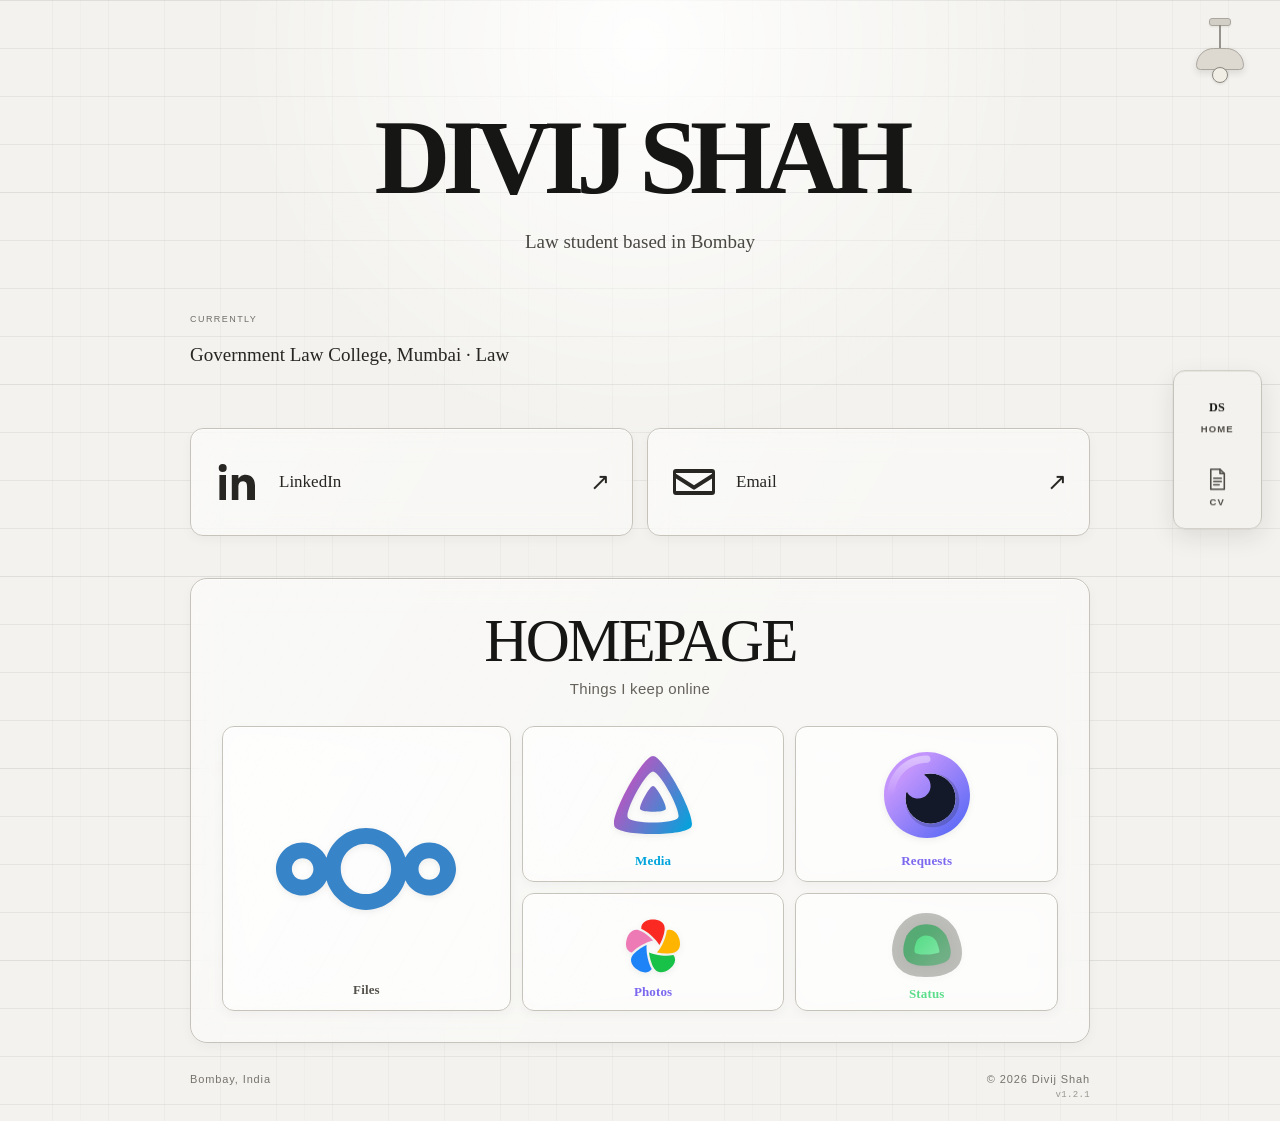
==== index.html @ 92752f81 "Rework QR page and finalize v1.2.1 styling" ====
<!DOCTYPE html>
<html lang="en">
<head>
  <meta charset="UTF-8">
  <meta name="viewport" content="width=device-width, initial-scale=1.0">
  <meta name="description" content="Divij Shah — law student based in Bombay.">
  <meta name="author" content="Divij Shah">
  <meta name="robots" content="index, follow">
  <meta property="og:title" content="Divij Shah">
  <meta property="og:description" content="Law student based in Bombay.">
  <meta property="og:type" content="website">
  <meta property="og:locale" content="en_IN">
  <meta property="og:url" content="https://divijshah.in/">
  <meta property="og:site_name" content="Divij Shah">
  <meta property="og:image" content="https://divijshah.in/og-image.png">
  <meta property="og:image:width" content="1200">
  <meta property="og:image:height" content="630">
  <meta name="twitter:card" content="summary_large_image">
  <meta name="twitter:title" content="Divij Shah">
  <meta name="twitter:description" content="Law student based in Bombay.">
  <meta name="twitter:image" content="https://divijshah.in/og-image.png">
  <meta name="theme-color" content="#f3f2ee">
  <link rel="canonical" href="https://divijshah.in/">
  <meta name="color-scheme" content="light dark">
  <link id="favicon" rel="icon" href="assets/favicon-light.svg?v=v1.2.1" data-light-src="assets/favicon-light.svg?v=v1.2.1" data-dark-src="assets/favicon-dark.svg?v=v1.2.1" type="image/svg+xml">
  <title>Divij Shah</title>
  <script type="application/ld+json">
  {
    "@context": "https://schema.org",
    "@type": "Person",
    "name": "Divij Shah",
    "url": "https://divijshah.in/",
    "jobTitle": "Law student",
    "homeLocation": {
      "@type": "Place",
      "name": "Bombay, India"
    },
    "sameAs": [
      "https://www.linkedin.com/in/divijshahh/"
    ]
  }
  </script>
  <script type="application/ld+json">
  {
    "@context": "https://schema.org",
    "@type": "WebSite",
    "name": "Divij Shah",
    "url": "https://divijshah.in/"
  }
  </script>
  <link rel="stylesheet" href="style.css">
</head>
<body>
  <button class="lamp-switch" type="button" aria-label="Switch to dark mode" aria-pressed="false">
  <span class="lamp" aria-hidden="true">
    <span class="lamp-mount"></span>
    <span class="lamp-wire"></span>
    <span class="lamp-shade"></span>
    <span class="lamp-bulb"></span>
  </span>
</button>
  <main>
    <header>
      <div class="hero">
        <h1>DIVIJ SHAH</h1>
        <p class="intro">Law student based in Bombay</p>
      </div>
    </header>

    <section class="section">
      <p class="label">CURRENTLY</p>
      <p class="current">Government Law College, Mumbai · Law</p>
    </section>

    <nav class="social-links" aria-label="Personal links">
      <a class="social-card" href="https://www.linkedin.com/in/divijshahh/" aria-label="LinkedIn">
        <svg class="social-icon" viewBox="0 0 24 24" aria-hidden="true"><path d="M6.5 8.5H3.2V21h3.3V8.5ZM4.85 3A2 2 0 1 0 4.85 7 2 2 0 0 0 4.85 3ZM21 13.85c0-3.75-2-5.5-4.67-5.5-2.15 0-3.1 1.18-3.64 2v-1.85H9.4V21h3.29v-6.19c0-1.63.31-3.21 2.33-3.21 1.99 0 2.02 1.87 2.02 3.32V21H21v-7.15Z"/></svg>
        <span>LinkedIn</span>
        <b aria-hidden="true">↗</b>
      </a>
      <a class="social-card" href="mailto:work.divijshah@gmail.com" aria-label="Email">
        <svg class="social-icon" viewBox="0 0 24 24" aria-hidden="true"><path d="M3 5.5h18A1.5 1.5 0 0 1 22.5 7v10A1.5 1.5 0 0 1 21 18.5H3A1.5 1.5 0 0 1 1.5 17V7A1.5 1.5 0 0 1 3 5.5Zm0 2v.35l9 5.8 9-5.8V7.5H3Zm18 9V10.2l-8.46 5.45a1 1 0 0 1-1.08 0L3 10.2v6.3h18Z"/></svg>
        <span>Email</span>
        <b aria-hidden="true">↗</b>
      </a>
    </nav>

    <div class="home-link">
      <div class="home-card">
        <div class="home-heading">
          <span class="home-kicker">HOMEPAGE</span>
          <span class="home-title">Things I keep online</span>
        </div>

        <nav class="home-items" aria-label="Self-hosted services">
          <a class="home-item home-item-nextcloud" href="https://docs.divijshah.in" aria-label="Open Nextcloud">
            <img class="service-icon service-icon-nextcloud" src="assets/services/nextcloud.svg" alt="" aria-hidden="true">
            <span class="service-label service-label-nextcloud"><small>Files</small></span>
          </a>
          <a class="home-item home-item-media" href="https://media.divijshah.in" aria-label="Open Jellyfin">
            <img class="service-icon service-icon-jellyfin" src="assets/services/jellyfin.svg" alt="" aria-hidden="true">
            <span class="service-label service-label-jellyfin"><small>Media</small></span>
          </a>
          <a class="home-item home-item-photos" href="https://photos.divijshah.in" aria-label="Open Immich">
            <img class="service-icon service-icon-immich" src="assets/services/immich.svg" alt="" aria-hidden="true">
            <span class="service-label service-label-immich"><small>Photos</small></span>
          </a>
          <a class="home-item home-item-request" href="https://request.divijshah.in" aria-label="Open Seerr">
            <img class="service-icon service-icon-seerr" src="assets/services/seerr-light.svg" data-light-src="assets/services/seerr-light.svg" data-dark-src="assets/services/seerr-light.svg" alt="" aria-hidden="true">
            <span class="service-label service-label-seerr"><small>Requests</small></span>
          </a>
          <a class="home-item home-item-status" href="https://status.divijshah.in" aria-label="Open Status">
            <img class="service-icon service-icon-kuma" src="assets/services/uptime-kuma-light.svg" data-light-src="assets/services/uptime-kuma-light.svg" data-dark-src="assets/services/uptime-kuma-dark.svg" alt="" aria-hidden="true">
            <span class="service-label service-label-status"><small>Status</small></span>
          </a>
        </nav>
      </div>
    </div>

    <footer>
      <span>Bombay, India</span>
      <span class="footer-meta">
        <span>© 2026 Divij Shah</span>
        <span class="version">v1.2.1</span>
      </span>
    </footer>

    <nav class="bottom-dock" aria-label="Site navigation">
      <a class="dock-item" href="/" aria-label="Home">
        <img class="dock-icon dock-home-icon" src="assets/favicon-light.svg" data-light-src="assets/favicon-light.svg" data-dark-src="assets/favicon-dark.svg" alt="" aria-hidden="true">
        <span class="dock-label"><strong>HOME</strong></span>
      </a>
      <a class="dock-item" href="/cv" aria-label="CV">
        <svg class="dock-icon dock-cv-icon" viewBox="0 0 24 24" aria-hidden="true"><path d="M6.25 2.75h8.5L18.75 6.75v14.5H6.25z"/><path d="M14.75 2.75v4h4M9 11h7M9 14h7M9 17h5"/></svg>
        <span class="dock-label"><strong>CV</strong></span>
      </a>
    </nav>
  </main>

    <script src="assets/site.js"></script>
</body>
</html>
---- style.css ----
* {
  box-sizing: border-box;
}

:root {
  font-family: Georgia, "Times New Roman", serif;
  color: #20201e;
  background: #f3f2ee;
}

html {
  min-height: 100%;
  scroll-behavior: smooth;
}

body {
  margin: 0;
  min-height: 100vh;
  background-color: #f3f2ee;
  background-image:
    radial-gradient(circle at 50% 4%, rgba(255, 255, 255, 0.95), transparent 32%),
    linear-gradient(rgba(66, 64, 58, 0.075) 1px, transparent 1px),
    linear-gradient(90deg, rgba(66, 64, 58, 0.035) 1px, transparent 1px),
    linear-gradient(rgba(66, 64, 58, 0.038) 1px, transparent 1px),
    linear-gradient(90deg, rgba(66, 64, 58, 0.018) 1px, transparent 1px);
  background-size: auto, 48px 48px, 56px 56px, 192px 192px, 224px 224px;
  background-position: center top;
}

main {
  width: min(900px, calc(100% - 48px));
  min-height: 100vh;
  margin: 0 auto;
  padding: 26px 0 21px;
  display: flex;
  flex-direction: column;
}

.hero {
  padding: 9.75vh 0 5vh;
  text-align: center;
}

h1 {
  margin: 0;
  color: #161614;
  font-size: clamp(54px, 9.75vw, 105px);
  line-height: 0.84;
  letter-spacing: -0.075em;
  font-weight: 600;
}

.site-title-link {
  color: inherit;
  text-decoration: none;
}

.intro {
  max-width: 525px;
  margin: 26px auto 0;
  color: #494843;
  font-size: 19px;
  line-height: 1.45;
}

.site-content {
  padding-top: 2px;
}

.page-heading {
  margin: 14px 0 0;
  color: #161614;
  font-family: Georgia, "Times New Roman", serif;
  font-size: clamp(42px, 5vw, 61px);
  font-weight: 500;
  line-height: 0.95;
  letter-spacing: -0.045em;
}

.cv-viewer {
  width: min(760px, 100%);
  margin: 28px auto 0;
  padding: 20px;
  border: 1px solid #c6c3bb;
  border-radius: 12px;
  background: #d9d7d1;
  box-shadow: 0 5px 18px rgba(32, 32, 30, 0.05);
}

.cv-page-frame {
  width: 100%;
  margin: 0 auto 20px;
  background: #fff;
  box-shadow: 0 3px 12px rgba(32, 32, 30, 0.08);
}

.cv-page-frame:last-child {
  margin-bottom: 0;
}

.cv-page-canvas {
  display: block;
  width: 100%;
  height: auto;
}

.cv-loading {
  min-height: 180px;
  display: grid;
  place-items: center;
  color: #77746d;
  font-family: Arial, Helvetica, sans-serif;
  font-size: 10px;
  letter-spacing: 0.12em;
  text-transform: uppercase;
}

.cv-loading-error {
  color: #8b4d46;
  text-align: center;
  line-height: 1.6;
  padding: 24px;
}

.section {
  position: relative;
  padding-top: 1px;
}

.label {
  margin: 14px 0 0;
  color: #716f69;
  font-family: Arial, Helvetica, sans-serif;
  font-size: 9px;
  line-height: 1;
  letter-spacing: 0.16em;
  text-transform: uppercase;
}

.current {
  margin: 18px 0 0;
  padding-bottom: 23px;
  color: #272622;
  font-size: 19px;
  line-height: 1.4;
}

.social-links {
  display: grid;
  grid-template-columns: repeat(2, minmax(0, 1fr));
  gap: 14px;
  margin-top: 36px;
}

.social-card {
  position: relative;
  display: flex;
  align-items: center;
  min-height: 108px;
  padding: 20px 22px;
  gap: 18px;
  color: #272622;
  background: rgba(255, 255, 255, 0.42);
  backdrop-filter: blur(14px);
  -webkit-backdrop-filter: blur(14px);
  border: 1px solid #c6c3bb;
  border-radius: 13px;
  box-shadow:
    0 4px 12px rgba(32, 32, 30, 0.035),
    inset 0 1px 0 rgba(255, 255, 255, 0.55);
  font-family: Georgia, "Times New Roman", serif;
  font-size: 17px;
  line-height: 1.2;
  font-weight: 500;
  text-decoration: none;
  overflow: hidden;
  transition: transform 220ms cubic-bezier(0.22, 0.8, 0.3, 1), box-shadow 220ms ease, border-color 220ms ease, background 220ms ease;
}

.social-card::after,
.home-card::after,
.home-item::after {
  content: "";
  position: absolute;
  inset: 0;
  background: linear-gradient(120deg, rgba(255, 255, 255, 0.26), transparent 55%);
  pointer-events: none;
}

.social-card:hover {
  transform: translateY(-4px);
  background: rgba(255, 255, 255, 0.5);
  border-color: #aaa69d;
  box-shadow:
    0 12px 25px rgba(32, 32, 30, 0.08),
    inset 0 1px 0 rgba(255, 255, 255, 0.7);
}

.social-icon {
  position: relative;
  z-index: 1;
  display: block;
  width: 48px;
  height: 48px;
  flex: 0 0 48px;
  fill: currentColor;
}

.social-card span {
  position: relative;
  z-index: 1;
  flex: 1;
}

.social-card b {
  position: relative;
  z-index: 1;
  font-family: Georgia, "Times New Roman", serif;
  font-size: 24px;
  font-weight: 400;
  line-height: 1;
  transition: transform 220ms ease;
}

.social-card:hover b {
  transform: translate(4px, -4px);
}

.home-link {
  width: 100%;
  margin-top: 42px;
}

.home-card {
  position: relative;
  display: block;
  width: 100%;
  padding: 31px;
  color: #272622;
  background: rgba(255, 255, 255, 0.42);
  backdrop-filter: blur(14px);
  -webkit-backdrop-filter: blur(14px);
  border: 1px solid #c6c3bb;
  border-radius: 17px;
  font-family: Georgia, "Times New Roman", serif;
  text-decoration: none;
  overflow: hidden;
  box-shadow:
    0 4px 12px rgba(32, 32, 30, 0.035),
    inset 0 1px 0 rgba(255, 255, 255, 0.55);
  transition: transform 240ms cubic-bezier(0.22, 0.8, 0.3, 1), background 240ms ease, border-color 240ms ease, box-shadow 240ms ease;
}

.home-card::after {
  background: linear-gradient(120deg, rgba(255, 255, 255, 0.221), transparent 55%);
}

.home-card:hover {
  transform: translateY(-4px);
  background: rgba(255, 255, 255, 0.5);
  border-color: #aaa69d;
  box-shadow:
    0 12px 25px rgba(32, 32, 30, 0.08),
    inset 0 1px 0 rgba(255, 255, 255, 0.7);
}

.home-heading {
  position: relative;
  z-index: 4;
  padding: 2px 48px 0;
  text-align: center;
}

.home-kicker {
  display: block;
  color: #161614;
  font-family: Georgia, "Times New Roman", serif;
  font-size: clamp(42px, 5vw, 61px);
  font-weight: 500;
  line-height: 0.95;
  letter-spacing: -0.045em;
}

.home-title {
  display: block;
  margin-top: 9px;
  color: #65625c;
  font-family: Arial, Helvetica, sans-serif;
  font-size: 15px;
  line-height: 1.35;
  letter-spacing: 0.02em;
}

.home-items {
  position: relative;
  z-index: 3;
  display: grid;
  grid-template-columns: 1.1fr 1fr 1fr;
  grid-template-rows: 156px 118px;
  gap: 11px;
  width: 100%;
  margin-top: 27px;
}

.home-item {
  position: relative;
  display: flex;
  align-items: center;
  justify-content: center;
  min-width: 0;
  padding: 18px;
  color: #3f3d38;
  background: rgba(255, 255, 255, 0.42);
  backdrop-filter: blur(14px);
  -webkit-backdrop-filter: blur(14px);
  border: 1px solid #c6c3bb;
  border-radius: 12px;
  box-shadow:
    0 4px 12px rgba(32, 32, 30, 0.035),
    inset 0 1px 0 rgba(255, 255, 255, 0.55);
  overflow: hidden;
  text-decoration: none;
  transition: transform 200ms cubic-bezier(0.22, 0.8, 0.3, 1), background 200ms ease, border-color 200ms ease, box-shadow 200ms ease;
}

.home-item-nextcloud {
  grid-column: 1 / 2;
  grid-row: 1 / 3;
}

.home-item-media {
  grid-column: 2 / 3;
  grid-row: 1 / 2;
}

.home-item-photos {
  grid-column: 2 / 3;
  grid-row: 2 / 3;
}

.home-item-request {
  grid-column: 3 / 4;
  grid-row: 1 / 2;
}

.home-item-status {
  grid-column: 3 / 4;
  grid-row: 2 / 3;
}

.home-item:hover {
  transform: translateY(-3px);
  border-color: #aaa69d;
  background: rgba(255, 255, 255, 0.5);
  box-shadow:
    0 12px 25px rgba(32, 32, 30, 0.08),
    inset 0 1px 0 rgba(255, 255, 255, 0.7);
}

.service-icon {
  position: relative;
  z-index: 2;
  display: block;
  object-fit: contain;
  flex: 0 0 auto;
  filter: drop-shadow(0 2px 3px rgba(32, 32, 30, 0.08));
  transition: transform 220ms cubic-bezier(0.22, 0.8, 0.3, 1);
}

.service-icon-nextcloud {
  width: 180px;
  height: 92px;
}

.service-icon-jellyfin {
  width: 220px;
  height: 78px;
  transform: translateY(-9px);
}

.service-icon-immich {
  width: 66px;
  height: 54px;
  transform: translateY(-6px);
}

.service-icon-seerr {
  position: absolute;
  left: 50%;
  top: 44%;
  width: 86px;
  height: 86px;
  transform: translate(-50%, -50%);
}

.service-icon-kuma {
  width: 72px;
  height: 72px;
}

.home-item-status .service-icon-kuma {
  transform: translateY(-7px);
}

.home-item-status .service-label {
  bottom: 9px;
}

.service-label {
  position: absolute;
  z-index: 4;
  left: 50%;
  bottom: 13px;
  display: flex;
  flex-direction: column;
  align-items: center;
  gap: 3px;
  width: max-content;
  text-align: center;
  transform: translateX(-50%);
  font-family: Baskerville, Georgia, "Times New Roman", serif;
}

.service-label small {
  font-size: 13px;
  line-height: 1.1;
  font-weight: 600;
  letter-spacing: 0.01em;
}

.service-label-nextcloud small { color: #55524b; }
.service-label-jellyfin small { color: #00a4dc; }
.service-label-seerr small { color: #7b68ee; }
.service-label-status small { color: #5cdd8b; }

.service-label-immich {
  bottom: 11px;
}

.service-label-immich small { color: #7b68ee; }

.home-item:hover .service-icon {
  transform: scale(1.045);
}

.home-item:hover .service-icon-immich {
  transform: translateY(-6px) scale(1.045);
}

.home-item:hover .service-icon-kuma {
  transform: translateY(-7px) scale(1.045);
}

.home-item:hover .service-icon-seerr {
  transform: translate(-50%, -50%) scale(1.045);
}

.home-item-media:hover .service-icon-jellyfin {
  transform: translateY(-9px) scale(1.045);
}

footer {
  position: relative;
  margin-top: auto;
  padding-top: 30px;
  display: flex;
  align-items: flex-start;
  justify-content: space-between;
  gap: 18px;
  color: #76736c;
  font-family: Arial, Helvetica, sans-serif;
  font-size: 11px;
  letter-spacing: 0.08em;
}

.footer-meta {
  margin-left: auto;
  display: flex;
  flex-direction: column;
  align-items: flex-end;
  gap: 5px;
  text-align: right;
}

.version {
  color: #8a877f;
  font-family: "SFMono-Regular", Consolas, "Liberation Mono", monospace;
  font-size: 9px;
  letter-spacing: 0.04em;
  opacity: 0.85;
}

/* CV */
.cv-page .hero { padding-bottom: 3vh; }
.cv-page h1 { font-size: clamp(48px, 7vw, 76px); }
.cv-page .page-heading { text-align: center; }

.cv-actions {
  position: sticky;
  top: 12px;
  z-index: 10;
  display: flex;
  justify-content: center;
  width: min(760px, 100%);
  margin: 18px auto 12px;
}

.cv-action {
  display: inline-flex;
  align-items: center;
  justify-content: center;
  min-height: 42px;
  padding: 10px 15px;
  color: #4f4c46;
  border: 1px solid #c6c3bb;
  border-radius: 7px;
  background: rgba(243, 242, 238, 0.92);
  backdrop-filter: blur(10px);
  -webkit-backdrop-filter: blur(10px);
  box-shadow: 0 3px 10px rgba(32, 32, 30, 0.05);
  font-family: Arial, Helvetica, sans-serif;
  font-size: 10px;
  letter-spacing: 0.11em;
  text-transform: uppercase;
  text-decoration: none;
  transition: color 180ms ease, background 180ms ease, border-color 180ms ease, transform 180ms ease;
}

.cv-action:hover {
  color: #161614;
  background: rgba(255, 255, 255, 0.96);
  border-color: #aaa69d;
  transform: translateY(-1px);
}

.cv-page footer {
  width: min(720px, calc(100% - 40px));
  margin-left: auto;
  margin-right: auto;
}

/* QR page */
.qr-page main {
  height: 100svh;
  min-height: 100svh;
  padding-bottom: 18px;
  overflow: hidden;
}

.qr-page .hero {
  padding: clamp(36px, 7vh, 70px) 0 clamp(14px, 3vh, 26px);
}

.qr-content {
  flex: 1 1 auto;
  min-height: 0;
  display: grid;
  place-items: center;
}

.qr-card {
  position: relative;
  width: min(760px, 100%);
  min-height: 0;
  padding: clamp(24px, 4vw, 42px);
  display: grid;
  grid-template-columns: minmax(110px, 170px) minmax(0, 1fr);
  align-items: center;
  gap: clamp(28px, 5vw, 64px);
  color: #272622;
  background: rgba(255, 255, 255, 0.42);
  backdrop-filter: blur(14px);
  -webkit-backdrop-filter: blur(14px);
  border: 1px solid #c6c3bb;
  border-radius: 17px;
  box-shadow:
    0 4px 12px rgba(32, 32, 30, 0.035),
    inset 0 1px 0 rgba(255, 255, 255, 0.55);
  overflow: hidden;
}

.qr-card::after {
  content: "";
  position: absolute;
  inset: 0;
  background: linear-gradient(120deg, rgba(255, 255, 255, 0.22), transparent 55%);
  pointer-events: none;
}

.qr-mark,
.qr-copy {
  position: relative;
  z-index: 1;
}

.qr-mark {
  display: grid;
  place-items: center;
}

.qr-mark img {
  display: block;
  width: min(118px, 20vh, 100%);
  height: auto;
}

.qr-copy .label {
  margin-top: 0;
}

.qr-copy h2 {
  margin: 13px 0 0;
  color: #161614;
  font-family: Georgia, "Times New Roman", serif;
  font-size: clamp(30px, 4.3vw, 48px);
  font-weight: 500;
  line-height: 0.98;
  letter-spacing: -0.045em;
}

.qr-copy p:not(.label) {
  margin: 14px 0 0;
  color: #494843;
  font-size: 17px;
  line-height: 1.4;
}

:root[data-theme="dark"] .qr-card {
  color: #e7e5df;
  background: rgba(255, 255, 255, 0.045);
  border-color: #3b3a35;
  box-shadow:
    0 4px 12px rgba(0, 0, 0, 0.16),
    inset 0 1px 0 rgba(255, 255, 255, 0.12);
}

:root[data-theme="dark"] .qr-card::after {
  background: linear-gradient(120deg, rgba(255, 255, 255, 0.045), transparent 55%);
}

:root[data-theme="dark"] .qr-copy h2 {
  color: #f5f4ef;
}

:root[data-theme="dark"] .qr-copy p:not(.label) {
  color: #e7e5df;
}

:root[data-theme="dark"] .qr-mark img {
  filter: brightness(0) invert(1);
}

/* Persistent site navigation dock. */
.bottom-dock {
  position: fixed;
  top: 50%;
  right: 18px;
  z-index: 90;
  display: flex;
  flex-direction: column;
  align-items: stretch;
  gap: 3px;
  transform: translateY(-50%);
  padding: 7.2px;
  border: 1px solid #c6c3bb;
  border-radius: 12px;
  background: rgba(243, 242, 238, 0.82);
  box-shadow: 0 8px 24px rgba(32, 32, 30, 0.1);
  backdrop-filter: blur(12px);
  -webkit-backdrop-filter: blur(12px);
}

.dock-item {
  width: 73px;
  min-height: 70px;
  display: flex;
  flex-direction: column;
  align-items: center;
  justify-content: center;
  gap: 5px;
  padding: 7px 6px;
  color: #4f4c46;
  border-radius: 8px;
  text-decoration: none;
  transition: color 160ms ease, background 160ms ease;
}

.dock-item:hover,
.dock-item[aria-current="page"] {
  color: #161614;
  background: rgba(255, 255, 255, 0.62);
}

.dock-icon {
  width: 26px;
  height: 26px;
  flex: 0 0 auto;
}

.dock-cv-icon {
  fill: none;
  stroke: currentColor;
  stroke-width: 1.45;
  stroke-linecap: round;
  stroke-linejoin: round;
}

.dock-home-icon {
  object-fit: contain;
  display: block;
}

.dock-label {
  font-family: Arial, Helvetica, sans-serif;
  font-size: 9.5px;
  line-height: 1;
  font-weight: 700;
  letter-spacing: 0.12em;
}

/* Ceiling lamp theme control. */
.lamp-switch {
  position: fixed;
  top: 18px;
  right: 28px;
  z-index: 100;
  width: 64px;
  height: 80px;
  padding: 0;
  border: 0;
  background: transparent;
  color: #77736c;
  cursor: pointer;
  appearance: none;
}

.lamp {
  position: absolute;
  inset: 0;
}

.lamp-mount {
  position: absolute;
  top: 0;
  left: 21px;
  width: 22px;
  height: 8px;
  border: 1px solid #aaa69e;
  border-radius: 3px;
  background: #d2cfc7;
  box-shadow: 0 1px 2px rgba(32, 32, 30, 0.08);
}

.lamp-wire {
  position: absolute;
  top: 7px;
  left: 31px;
  width: 2px;
  height: 26px;
  border-radius: 2px;
  background: currentColor;
  opacity: 0.75;
}

.lamp-shade {
  position: absolute;
  top: 30px;
  left: 8px;
  width: 48px;
  height: 22px;
  border: 1px solid #aaa69e;
  border-radius: 24px 24px 6px 6px;
  background: #ddd9d0;
  box-shadow: 0 3px 7px rgba(32, 32, 30, 0.12);
  transition: transform 170ms ease;
}

.lamp-bulb {
  position: absolute;
  top: 49px;
  left: 24px;
  width: 16px;
  height: 16px;
  border: 1px solid #8c887f;
  border-radius: 50%;
  background: #f1eee6;
  box-shadow: 0 1px 3px rgba(32, 32, 30, 0.1);
  transition: background 180ms ease, box-shadow 180ms ease, transform 170ms ease;
}

.lamp-switch:hover .lamp-shade { transform: translateY(1px); }
.lamp-switch:hover .lamp-bulb { box-shadow: 0 2px 7px rgba(32, 32, 30, 0.16); }
.lamp-switch.activating .lamp-shade { transform: translateY(3px); }
.lamp-switch.activating .lamp-bulb { transform: translateY(3px) scale(0.92); }

:root[data-theme="dark"] {
  color: #e7e5df;
  background: #151513;
}

:root[data-theme="dark"] body {
  color: #e7e5df;
  background-color: #151513;
  background-image:
    radial-gradient(circle at 50% 4%, rgba(53, 52, 48, 0.34), transparent 32%),
    linear-gradient(rgba(255, 255, 255, 0.035) 1px, transparent 1px),
    linear-gradient(90deg, rgba(255, 255, 255, 0.018) 1px, transparent 1px),
    linear-gradient(rgba(255, 255, 255, 0.018) 1px, transparent 1px),
    linear-gradient(90deg, rgba(255, 255, 255, 0.01) 1px, transparent 1px);
}

:root[data-theme="dark"] h1,
:root[data-theme="dark"] .home-kicker,
:root[data-theme="dark"] .page-heading {
  color: #f5f4ef;
}

:root[data-theme="dark"] .intro,
:root[data-theme="dark"] .current {
  color: #e7e5df;
}

:root[data-theme="dark"] .label,
:root[data-theme="dark"] .home-title,
:root[data-theme="dark"] footer {
  color: #aaa79f;
}

:root[data-theme="dark"] .social-card,
:root[data-theme="dark"] .home-card,
:root[data-theme="dark"] .home-item {
  color: #e7e5df;
  background: rgba(255, 255, 255, 0.045);
  border-color: #3b3a35;
  box-shadow:
    0 4px 12px rgba(0, 0, 0, 0.18),
    inset 0 1px 0 rgba(255, 255, 255, 0.04);
}

:root[data-theme="dark"] .social-card:hover,
:root[data-theme="dark"] .home-card:hover,
:root[data-theme="dark"] .home-item:hover {
  background: rgba(255, 255, 255, 0.075);
  border-color: #55534c;
  box-shadow:
    0 12px 25px rgba(0, 0, 0, 0.28),
    inset 0 1px 0 rgba(255, 255, 255, 0.06);
}

:root[data-theme="dark"] .social-card::after,
:root[data-theme="dark"] .home-card::after,
:root[data-theme="dark"] .home-item::after,
:root[data-theme="dark"] .qr-card::after {
  background: linear-gradient(120deg, rgba(255, 255, 255, 0.045), transparent 55%);
}

:root[data-theme="dark"] .service-icon {
  filter: drop-shadow(0 2px 3px rgba(0, 0, 0, 0.22));
}

:root[data-theme="dark"] .service-label-nextcloud small,
:root[data-theme="dark"] .service-label-jellyfin small,
:root[data-theme="dark"] .service-label-seerr small,
:root[data-theme="dark"] .service-label-status small,
:root[data-theme="dark"] .service-label-immich small {
  color: #e7e5df;
}

:root[data-theme="dark"] .cv-viewer {
  background: #292824;
  border-color: #3b3a35;
  box-shadow: 0 5px 18px rgba(0, 0, 0, 0.25);
}

:root[data-theme="dark"] .cv-page-frame {
  background: #fff;
  box-shadow: 0 3px 12px rgba(0, 0, 0, 0.25);
}

:root[data-theme="dark"] .cv-loading,
:root[data-theme="dark"] .version {
  color: #aaa79f;
}

:root[data-theme="dark"] .cv-loading-error {
  color: #d28b82;
}

:root[data-theme="dark"] .qr-card {
  background: rgba(255, 255, 255, 0.045);
  border-color: #3b3a35;
  box-shadow: 0 4px 12px rgba(0, 0, 0, 0.16), inset 0 1px 0 rgba(255, 255, 255, 0.12);
}

:root[data-theme="dark"] .qr-content h2 {
  color: #f5f4ef;
}

:root[data-theme="dark"] .qr-content img {
  filter: brightness(0) invert(1);
}

:root[data-theme="dark"] .cv-action {
  color: #e7e5df;
  background: rgba(21, 21, 19, 0.92);
  border-color: #3b3a35;
}

:root[data-theme="dark"] .cv-action:hover {
  background: rgba(42, 41, 37, 0.96);
  border-color: #55534c;
}

:root[data-theme="dark"] .bottom-dock {
  color: #e7e5df;
  background: rgba(21, 21, 19, 0.84);
  border-color: #3b3a35;
  box-shadow: 0 8px 24px rgba(0, 0, 0, 0.3);
}

:root[data-theme="dark"] .dock-item {
  color: #c4c1b9;
}

:root[data-theme="dark"] .dock-item:hover,
:root[data-theme="dark"] .dock-item[aria-current="page"] {
  color: #f5f4ef;
  background: rgba(255, 255, 255, 0.07);
}

:root[data-theme="dark"] .lamp-switch {
  color: #aaa79f;
}

:root[data-theme="dark"] .lamp-mount,
:root[data-theme="dark"] .lamp-shade {
  border-color: #625f58;
  background: #373631;
}

:root[data-theme="dark"] .lamp-bulb {
  border-color: #8e8a82;
  background: #ddd8cb;
  box-shadow: 0 0 13px rgba(255, 238, 190, 0.34);
}

@media (max-width: 760px) {
  main {
    width: calc(100% - 27px);
    padding-top: 18px;
  }

  body {
    overflow-x: hidden;
  }

  .hero {
    padding: 7vh 0 7vh;
  }

  h1 {
    font-size: clamp(44px, 14.25vw, 68px);
  }

  .intro {
    font-size: 18px;
    max-width: 280px;
    margin-top: 20px;
  }

  .current {
    font-size: 18px;
    padding-bottom: 20px;
    overflow-wrap: anywhere;
  }

  .social-links {
    grid-template-columns: 1fr;
    gap: 10px;
    margin-top: 32px;
  }

  .social-card {
    min-height: 92px;
    padding: 18px 19px;
    gap: 15px;
    font-size: 16px;
  }

  .social-icon {
    width: 39px;
    height: 39px;
    flex-basis: 39px;
  }

  .social-card b {
    font-size: 20px;
  }

  .home-link {
    margin-top: 36px;
  }

  .home-card {
    padding: 23px 13px 13px;
    border-radius: 14px;
  }

  .home-heading {
    padding-right: 36px;
    padding-left: 36px;
  }

  .home-kicker {
    font-size: clamp(36px, 11.25vw, 51px);
  }

  .home-title {
    margin-top: 9px;
    font-size: 13px;
  }

  .home-items {
    grid-template-columns: repeat(2, minmax(0, 1fr));
    grid-template-rows: 136px 118px 104px;
    gap: 9px;
    margin-top: 21px;
  }

  .home-item-nextcloud {
    grid-column: 1 / 3;
    grid-row: 1 / 2;
  }

  .home-item-media {
    grid-column: 1 / 2;
    grid-row: 2 / 3;
  }

  .home-item-request {
    grid-column: 2 / 3;
    grid-row: 2 / 3;
  }

  .home-item-photos {
    grid-column: 1 / 2;
    grid-row: 3 / 4;
  }

  .home-item-status {
    grid-column: 2 / 3;
    grid-row: 3 / 4;
  }

  .home-item {
    padding: 14px;
    border-radius: 10px;
  }

  .service-icon-nextcloud {
    width: 150px;
    height: 68px;
  }

  .service-icon-jellyfin {
    width: 120px;
    height: 54px;
    max-width: 100%;
    transform: translateY(-8px);
  }

  .service-icon-immich {
    width: 56px;
    height: 48px;
    transform: translateY(-5px);
  }

  .service-icon-seerr {
    width: 58px;
    height: 58px;
    top: 41%;
  }

  .service-label {
    bottom: 9px;
    gap: 2px;
  }

  .service-label small {
    font-size: 12px;
  }

  .home-item-media:hover .service-icon-jellyfin {
    transform: translateY(-8px) scale(1.045);
  }

  .home-item:hover .service-icon-immich {
    transform: translateY(-5px) scale(1.045);
  }

  .home-item:hover .service-icon-kuma {
    transform: translateY(-6px) scale(1.045);
  }

  .service-icon-kuma {
    width: 56px;
    height: 56px;
  }

  .home-item-status .service-icon-kuma {
    transform: translateY(-6px);
  }

  .home-item-status .service-label {
    bottom: 7px;
  }

  .home-item-status:hover .service-icon-kuma {
    transform: translateY(-6px) scale(1.045);
  }

  .cv-page .hero {
    padding-bottom: 3vh;
  }

  .cv-page h1 {
    font-size: clamp(42px, 12vw, 62px);
  }

  .cv-viewer {
    padding: 10px;
    border-radius: 10px;
  }

  .cv-page-frame {
    margin-bottom: 10px;
  }

  .cv-action {
    width: auto;
  }

  .cv-page footer {
    width: calc(100% - 20px);
  }

  .bottom-dock {
    right: max(8px, env(safe-area-inset-right));
    padding: 6.5px;
    border-radius: 12px;
  }

  .dock-item {
    width: 66px;
    min-height: 66px;
    padding: 5px 3px;
  }

  .dock-icon {
    width: 25px;
    height: 25px;
  }

  .dock-label {
    font-size: 8.8px;
  }

  .lamp-switch {
    top: 13px;
    right: max(21px, env(safe-area-inset-right));
    width: 58px;
    height: 72px;
  }

  .lamp-mount { left: 19px; }
  .lamp-wire { left: 28px; }
  .lamp-shade { left: 7px; width: 44px; }
  .lamp-bulb { left: 22px; }

  .qr-page main {
    padding-bottom: 12px;
  }

  .qr-page .hero {
    padding: 4vh 0 1.5vh;
  }

  .qr-content {
    padding: 0 0 2px;
  }

  .qr-card {
    width: 100%;
    grid-template-columns: 86px minmax(0, 1fr);
    gap: 18px;
    padding: 20px 18px;
    border-radius: 14px;
  }

  .qr-mark img {
    width: min(78px, 17vh, 22vw);
  }

  .qr-copy h2 {
    margin-top: 9px;
    font-size: clamp(25px, 7vw, 34px);
  }

  .qr-copy p:not(.label) {
    margin-top: 9px;
    font-size: 15px;
  }

  .qr-page footer {
    padding-top: 12px;
    gap: 10px;
    font-size: 8px;
  }

  .qr-page .footer-meta {
    gap: 3px;
  }

  .qr-page .version {
    font-size: 7px;
  }
}

@media (max-width: 380px) {
  main {
    width: calc(100% - 24px);
  }

  .hero {
    padding-top: 6vh;
  }

  h1 {
    font-size: clamp(41px, 13.8vw, 62px);
  }

  .intro,
  .current {
    font-size: 17px;
  }

  .home-heading {
    padding-left: 20px;
    padding-right: 20px;
  }

  .home-kicker {
    font-size: clamp(34px, 11vw, 47px);
  }

  .service-label small {
    font-size: 11px;
  }

  footer {
    letter-spacing: 0.05em;
  }

  .qr-page .hero {
    padding-top: 4vh;
  }

  .qr-content img {
    width: min(112px, 22vh, 44vw);
  }

  .qr-content h2 {
    font-size: 15px;
  }
}

a:focus-visible,
button:focus-visible {
  outline: 2px solid currentColor;
  outline-offset: 3px;
}

a:focus:not(:focus-visible),
button:focus:not(:focus-visible) {
  outline: none;
}

@media (prefers-reduced-motion: reduce) {
  html {
    scroll-behavior: auto;
  }

  *,
  *::before,
  *::after {
    animation-duration: 0.01ms !important;
    animation-iteration-count: 1 !important;
    scroll-behavior: auto !important;
    transition-duration: 0.01ms !important;
  }
}

/* 404 page */
.error-page main {
  justify-content: center;
}

.error-content {
  text-align: center;
}

.error-code {
  margin: 0;
  color: #716f69;
  font-family: Arial, Helvetica, sans-serif;
  font-size: 10px;
  line-height: 1;
  letter-spacing: 0.18em;
}

.error-content h1 {
  margin-top: 18px;
  font-size: clamp(42px, 7vw, 72px);
}

.error-content p:not(.error-code) {
  margin: 22px auto 0;
  color: #494843;
  font-size: 18px;
}

.error-home {
  display: inline-flex;
  align-items: center;
  justify-content: center;
  margin-top: 26px;
  min-height: 42px;
  padding: 10px 15px;
  color: #4f4c46;
  border: 1px solid #c6c3bb;
  border-radius: 7px;
  background: rgba(255, 255, 255, 0.42);
  backdrop-filter: blur(10px);
  -webkit-backdrop-filter: blur(10px);
  font-family: Arial, Helvetica, sans-serif;
  font-size: 10px;
  letter-spacing: 0.11em;
  text-transform: uppercase;
  text-decoration: none;
  transition: color 180ms ease, background 180ms ease, border-color 180ms ease, transform 180ms ease;
}

.error-home:hover {
  color: #161614;
  background: rgba(255, 255, 255, 0.7);
  border-color: #aaa69d;
  transform: translateY(-1px);
}

:root[data-theme="dark"] .error-code {
  color: #aaa79f;
}

:root[data-theme="dark"] .error-content p:not(.error-code) {
  color: #e7e5df;
}

:root[data-theme="dark"] .error-home {
  color: #e7e5df;
  background: rgba(255, 255, 255, 0.045);
  border-color: #3b3a35;
}

:root[data-theme="dark"] .error-home:hover {
  background: rgba(255, 255, 255, 0.075);
  border-color: #55534c;
}

@media (max-width: 760px) {
  .error-content h1 {
    font-size: clamp(36px, 11.25vw, 51px);
  }

  .error-content p:not(.error-code) {
    font-size: 17px;
  }
}
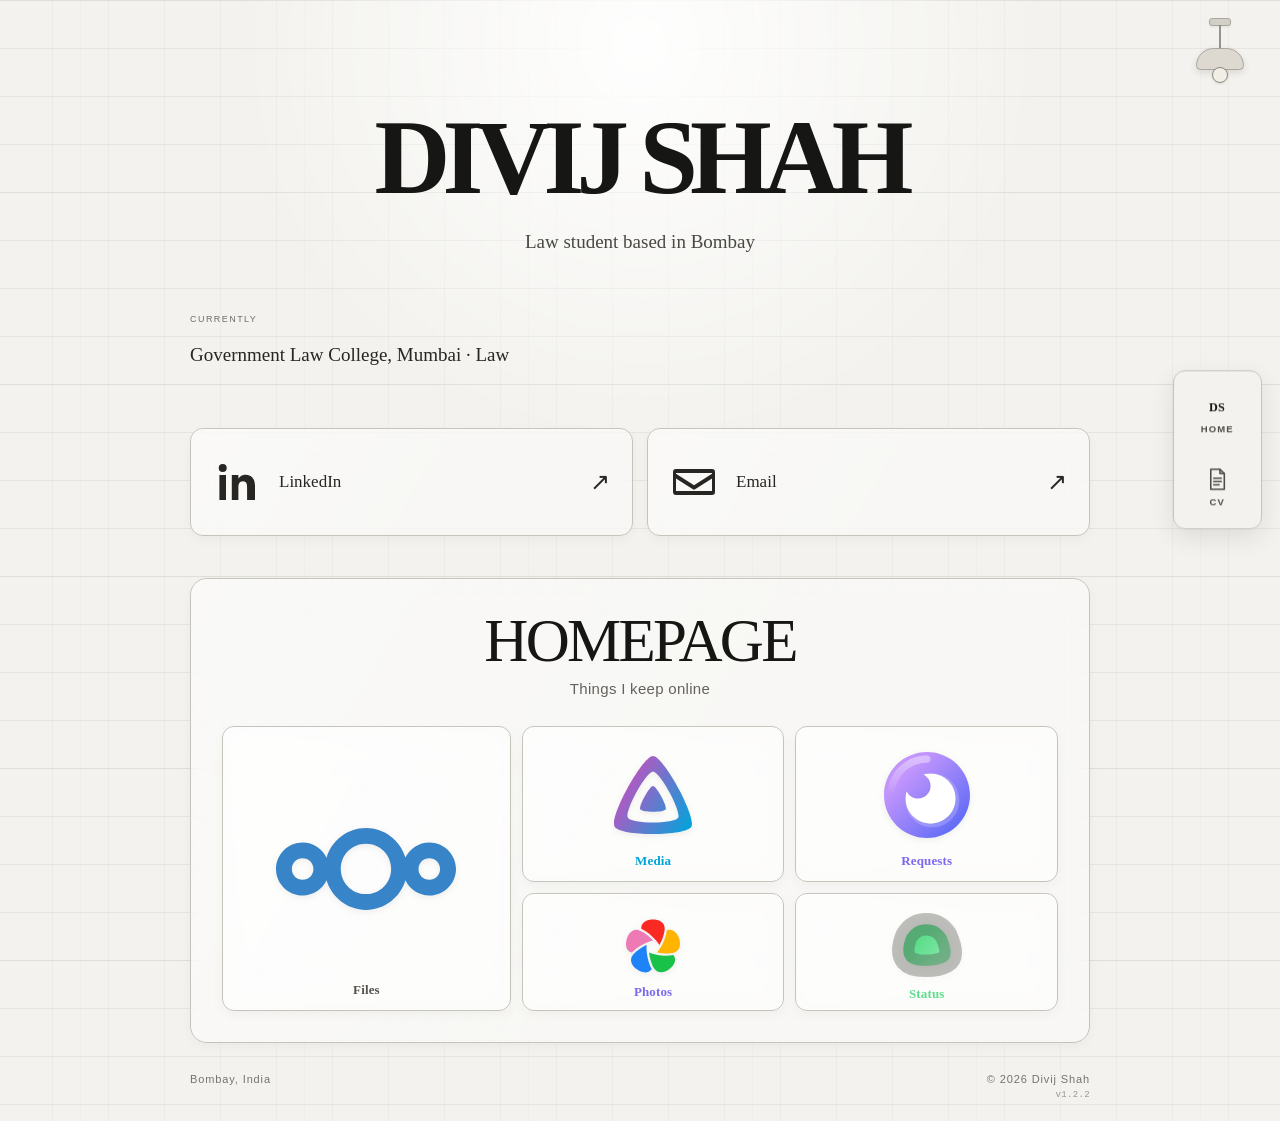
==== commit 6f4fbfd4: "Bump main site to v1.2.2" ====
--- a/index.html
+++ b/index.html
@@ -22,7 +22,7 @@
   <meta name="theme-color" content="#f3f2ee">
   <link rel="canonical" href="https://divijshah.in/">
   <meta name="color-scheme" content="light dark">
-  <link id="favicon" rel="icon" href="assets/favicon-light.svg?v=v1.2.1" data-light-src="assets/favicon-light.svg?v=v1.2.1" data-dark-src="assets/favicon-dark.svg?v=v1.2.1" type="image/svg+xml">
+  <link id="favicon" rel="icon" href="assets/favicon-light.svg?v=v1.2.2" data-light-src="assets/favicon-light.svg?v=v1.2.2" data-dark-src="assets/favicon-dark.svg?v=v1.2.2" type="image/svg+xml">
   <title>Divij Shah</title>
   <script type="application/ld+json">
   {
@@ -121,7 +121,7 @@
       <span>Bombay, India</span>
       <span class="footer-meta">
         <span>© 2026 Divij Shah</span>
-        <span class="version">v1.2.1</span>
+        <span class="version">v1.2.2</span>
       </span>
     </footer>
 
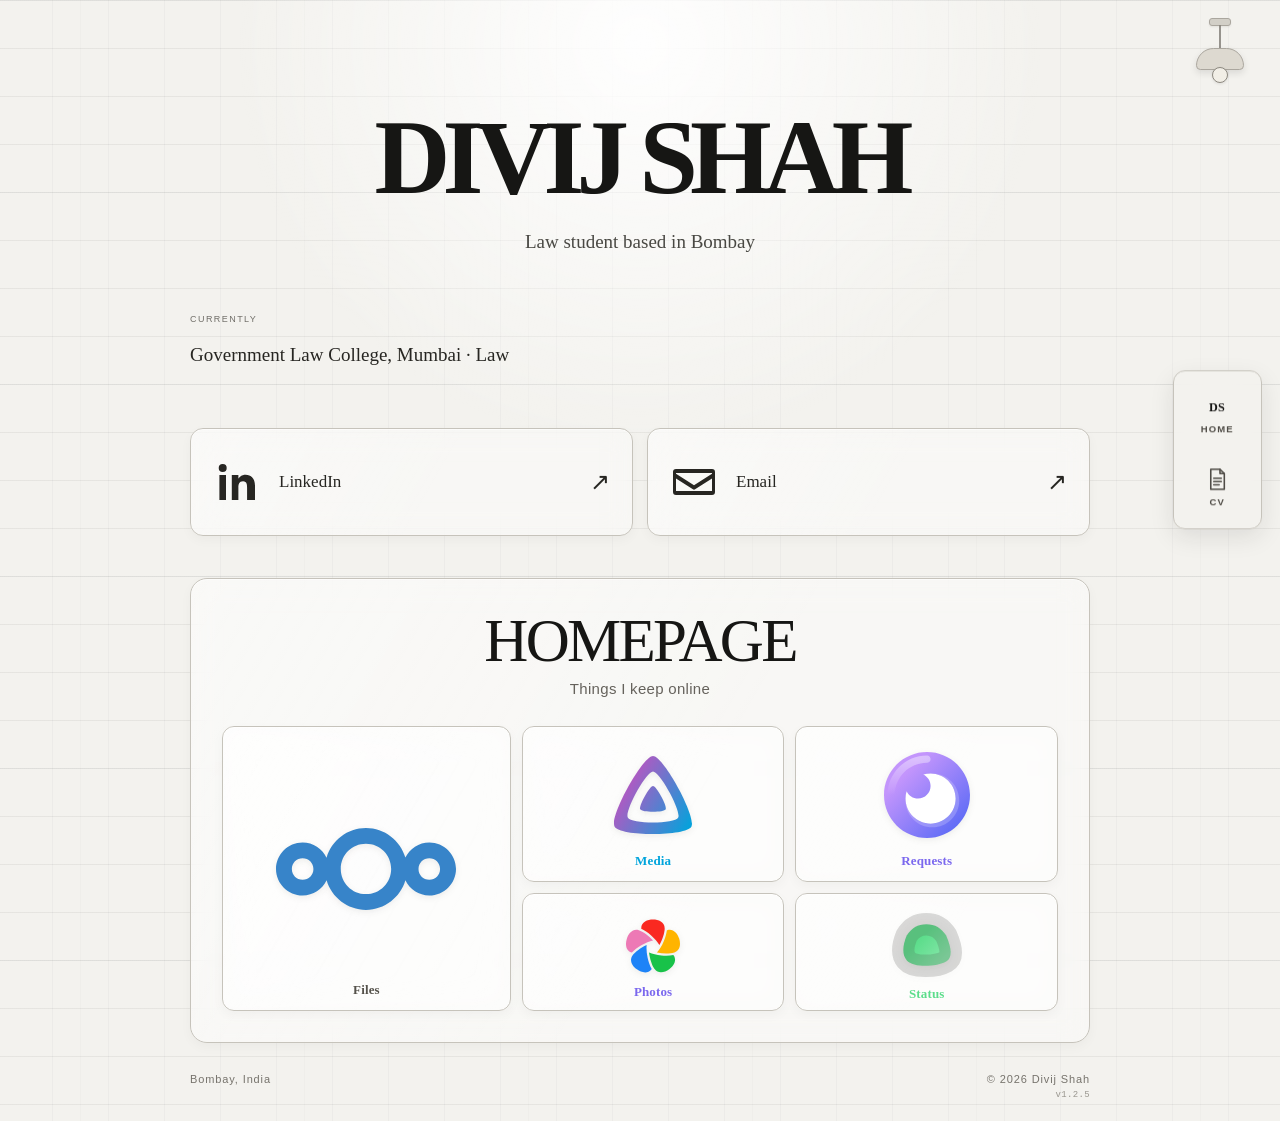
==== commit b1957afd: "Bump main site version to v1.2.5" ====
--- a/index.html
+++ b/index.html
@@ -22,7 +22,7 @@
   <meta name="theme-color" content="#f3f2ee">
   <link rel="canonical" href="https://divijshah.in/">
   <meta name="color-scheme" content="light dark">
-  <link id="favicon" rel="icon" href="assets/favicon-light.svg?v=v1.2.2" data-light-src="assets/favicon-light.svg?v=v1.2.2" data-dark-src="assets/favicon-dark.svg?v=v1.2.2" type="image/svg+xml">
+  <link id="favicon" rel="icon" href="assets/favicon-light.svg?v=v1.2.5" data-light-src="assets/favicon-light.svg?v=v1.2.5" data-dark-src="assets/favicon-dark.svg?v=v1.2.5" type="image/svg+xml">
   <title>Divij Shah</title>
   <script type="application/ld+json">
   {
@@ -106,7 +106,7 @@
             <span class="service-label service-label-immich"><small>Photos</small></span>
           </a>
           <a class="home-item home-item-request" href="https://request.divijshah.in" aria-label="Open Seerr">
-            <img class="service-icon service-icon-seerr" src="assets/services/seerr-light.svg" data-light-src="assets/services/seerr-light.svg" data-dark-src="assets/services/seerr-light.svg" alt="" aria-hidden="true">
+            <img class="service-icon service-icon-seerr" src="assets/services/seerr-light.svg" data-light-src="assets/services/seerr-light.svg" data-dark-src="assets/services/seerr-dark.svg" alt="" aria-hidden="true">
             <span class="service-label service-label-seerr"><small>Requests</small></span>
           </a>
           <a class="home-item home-item-status" href="https://status.divijshah.in" aria-label="Open Status">
@@ -121,7 +121,7 @@
       <span>Bombay, India</span>
       <span class="footer-meta">
         <span>© 2026 Divij Shah</span>
-        <span class="version">v1.2.2</span>
+        <span class="version">v1.2.5</span>
       </span>
     </footer>
 
--- a/style.css
+++ b/style.css
@@ -539,117 +539,6 @@
   margin-right: auto;
 }
 
-/* QR page */
-.qr-page main {
-  height: 100svh;
-  min-height: 100svh;
-  padding-bottom: 18px;
-  overflow: hidden;
-}
-
-.qr-page .hero {
-  padding: clamp(36px, 7vh, 70px) 0 clamp(14px, 3vh, 26px);
-}
-
-.qr-content {
-  flex: 1 1 auto;
-  min-height: 0;
-  display: grid;
-  place-items: center;
-}
-
-.qr-card {
-  position: relative;
-  width: min(760px, 100%);
-  min-height: 0;
-  padding: clamp(24px, 4vw, 42px);
-  display: grid;
-  grid-template-columns: minmax(110px, 170px) minmax(0, 1fr);
-  align-items: center;
-  gap: clamp(28px, 5vw, 64px);
-  color: #272622;
-  background: rgba(255, 255, 255, 0.42);
-  backdrop-filter: blur(14px);
-  -webkit-backdrop-filter: blur(14px);
-  border: 1px solid #c6c3bb;
-  border-radius: 17px;
-  box-shadow:
-    0 4px 12px rgba(32, 32, 30, 0.035),
-    inset 0 1px 0 rgba(255, 255, 255, 0.55);
-  overflow: hidden;
-}
-
-.qr-card::after {
-  content: "";
-  position: absolute;
-  inset: 0;
-  background: linear-gradient(120deg, rgba(255, 255, 255, 0.22), transparent 55%);
-  pointer-events: none;
-}
-
-.qr-mark,
-.qr-copy {
-  position: relative;
-  z-index: 1;
-}
-
-.qr-mark {
-  display: grid;
-  place-items: center;
-}
-
-.qr-mark img {
-  display: block;
-  width: min(118px, 20vh, 100%);
-  height: auto;
-}
-
-.qr-copy .label {
-  margin-top: 0;
-}
-
-.qr-copy h2 {
-  margin: 13px 0 0;
-  color: #161614;
-  font-family: Georgia, "Times New Roman", serif;
-  font-size: clamp(30px, 4.3vw, 48px);
-  font-weight: 500;
-  line-height: 0.98;
-  letter-spacing: -0.045em;
-}
-
-.qr-copy p:not(.label) {
-  margin: 14px 0 0;
-  color: #494843;
-  font-size: 17px;
-  line-height: 1.4;
-}
-
-:root[data-theme="dark"] .qr-card {
-  color: #e7e5df;
-  background: rgba(255, 255, 255, 0.045);
-  border-color: #3b3a35;
-  box-shadow:
-    0 4px 12px rgba(0, 0, 0, 0.16),
-    inset 0 1px 0 rgba(255, 255, 255, 0.12);
-}
-
-:root[data-theme="dark"] .qr-card::after {
-  background: linear-gradient(120deg, rgba(255, 255, 255, 0.045), transparent 55%);
-}
-
-:root[data-theme="dark"] .qr-copy h2 {
-  color: #f5f4ef;
-}
-
-:root[data-theme="dark"] .qr-copy p:not(.label) {
-  color: #e7e5df;
-}
-
-:root[data-theme="dark"] .qr-mark img {
-  filter: brightness(0) invert(1);
-}
-
 /* Persistent site navigation dock. */
 .bottom-dock {
   position: fixed;
@@ -849,8 +738,7 @@
 
 :root[data-theme="dark"] .social-card::after,
 :root[data-theme="dark"] .home-card::after,
-:root[data-theme="dark"] .home-item::after,
-:root[data-theme="dark"] .qr-card::after {
+:root[data-theme="dark"] .home-item::after {
   background: linear-gradient(120deg, rgba(255, 255, 255, 0.045), transparent 55%);
 }
 
@@ -886,20 +774,6 @@
   color: #d28b82;
 }
 
-:root[data-theme="dark"] .qr-card {
-  background: rgba(255, 255, 255, 0.045);
-  border-color: #3b3a35;
-  box-shadow: 0 4px 12px rgba(0, 0, 0, 0.16), inset 0 1px 0 rgba(255, 255, 255, 0.12);
-}
-
-:root[data-theme="dark"] .qr-content h2 {
-  color: #f5f4ef;
-}
-
-:root[data-theme="dark"] .qr-content img {
-  filter: brightness(0) invert(1);
-}
-
 :root[data-theme="dark"] .cv-action {
   color: #e7e5df;
   background: rgba(21, 21, 19, 0.92);
@@ -1176,54 +1050,6 @@
   .lamp-wire { left: 28px; }
   .lamp-shade { left: 7px; width: 44px; }
   .lamp-bulb { left: 22px; }
-
-  .qr-page main {
-    padding-bottom: 12px;
-  }
-
-  .qr-page .hero {
-    padding: 4vh 0 1.5vh;
-  }
-
-  .qr-content {
-    padding: 0 0 2px;
-  }
-
-  .qr-card {
-    width: 100%;
-    grid-template-columns: 86px minmax(0, 1fr);
-    gap: 18px;
-    padding: 20px 18px;
-    border-radius: 14px;
-  }
-
-  .qr-mark img {
-    width: min(78px, 17vh, 22vw);
-  }
-
-  .qr-copy h2 {
-    margin-top: 9px;
-    font-size: clamp(25px, 7vw, 34px);
-  }
-
-  .qr-copy p:not(.label) {
-    margin-top: 9px;
-    font-size: 15px;
-  }
-
-  .qr-page footer {
-    padding-top: 12px;
-    gap: 10px;
-    font-size: 8px;
-  }
-
-  .qr-page .footer-meta {
-    gap: 3px;
-  }
-
-  .qr-page .version {
-    font-size: 7px;
-  }
 }
 
 @media (max-width: 380px) {
@@ -1259,18 +1085,6 @@
 
   footer {
     letter-spacing: 0.05em;
-  }
-
-  .qr-page .hero {
-    padding-top: 4vh;
-  }
-
-  .qr-content img {
-    width: min(112px, 22vh, 44vw);
-  }
-
-  .qr-content h2 {
-    font-size: 15px;
   }
 }
 
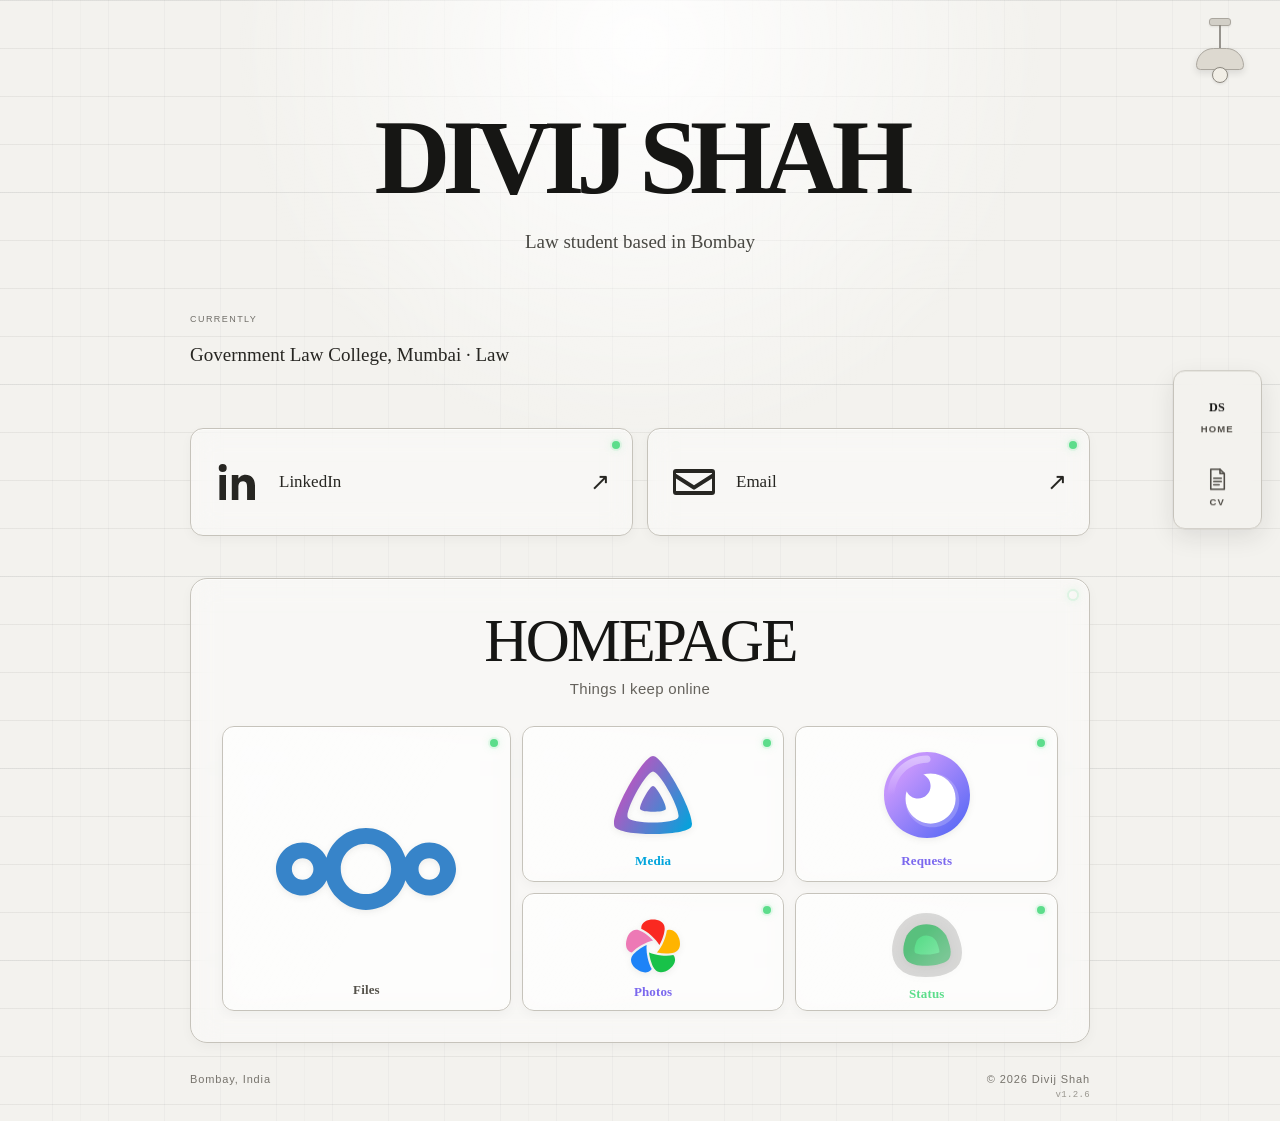
==== commit 6a8ed265: "Bump main site version after QA" ====
--- a/index.html
+++ b/index.html
@@ -22,7 +22,7 @@
   <meta name="theme-color" content="#f3f2ee">
   <link rel="canonical" href="https://divijshah.in/">
   <meta name="color-scheme" content="light dark">
-  <link id="favicon" rel="icon" href="assets/favicon-light.svg?v=v1.2.5" data-light-src="assets/favicon-light.svg?v=v1.2.5" data-dark-src="assets/favicon-dark.svg?v=v1.2.5" type="image/svg+xml">
+  <link id="favicon" rel="icon" href="assets/favicon-light.svg?v=v1.2.6" data-light-src="assets/favicon-light.svg?v=v1.2.6" data-dark-src="assets/favicon-dark.svg?v=v1.2.6" type="image/svg+xml">
   <title>Divij Shah</title>
   <script type="application/ld+json">
   {
@@ -121,7 +121,7 @@
       <span>Bombay, India</span>
       <span class="footer-meta">
         <span>© 2026 Divij Shah</span>
-        <span class="version">v1.2.5</span>
+        <span class="version">v1.2.6</span>
       </span>
     </footer>
 
--- a/style.css
+++ b/style.css
@@ -179,6 +179,20 @@
 
 .social-card::after,
 .home-card::after,
+.home-item::before {
+  content: "";
+  position: absolute;
+  top: 12px;
+  right: 12px;
+  z-index: 5;
+  width: 8px;
+  height: 8px;
+  border-radius: 50%;
+  background: #5cdd8b;
+  box-shadow: 0 0 0 2px rgba(92, 221, 139, 0.12), 0 0 8px rgba(92, 221, 139, 0.28);
+  pointer-events: none;
+}
+
 .home-item::after {
   content: "";
   position: absolute;
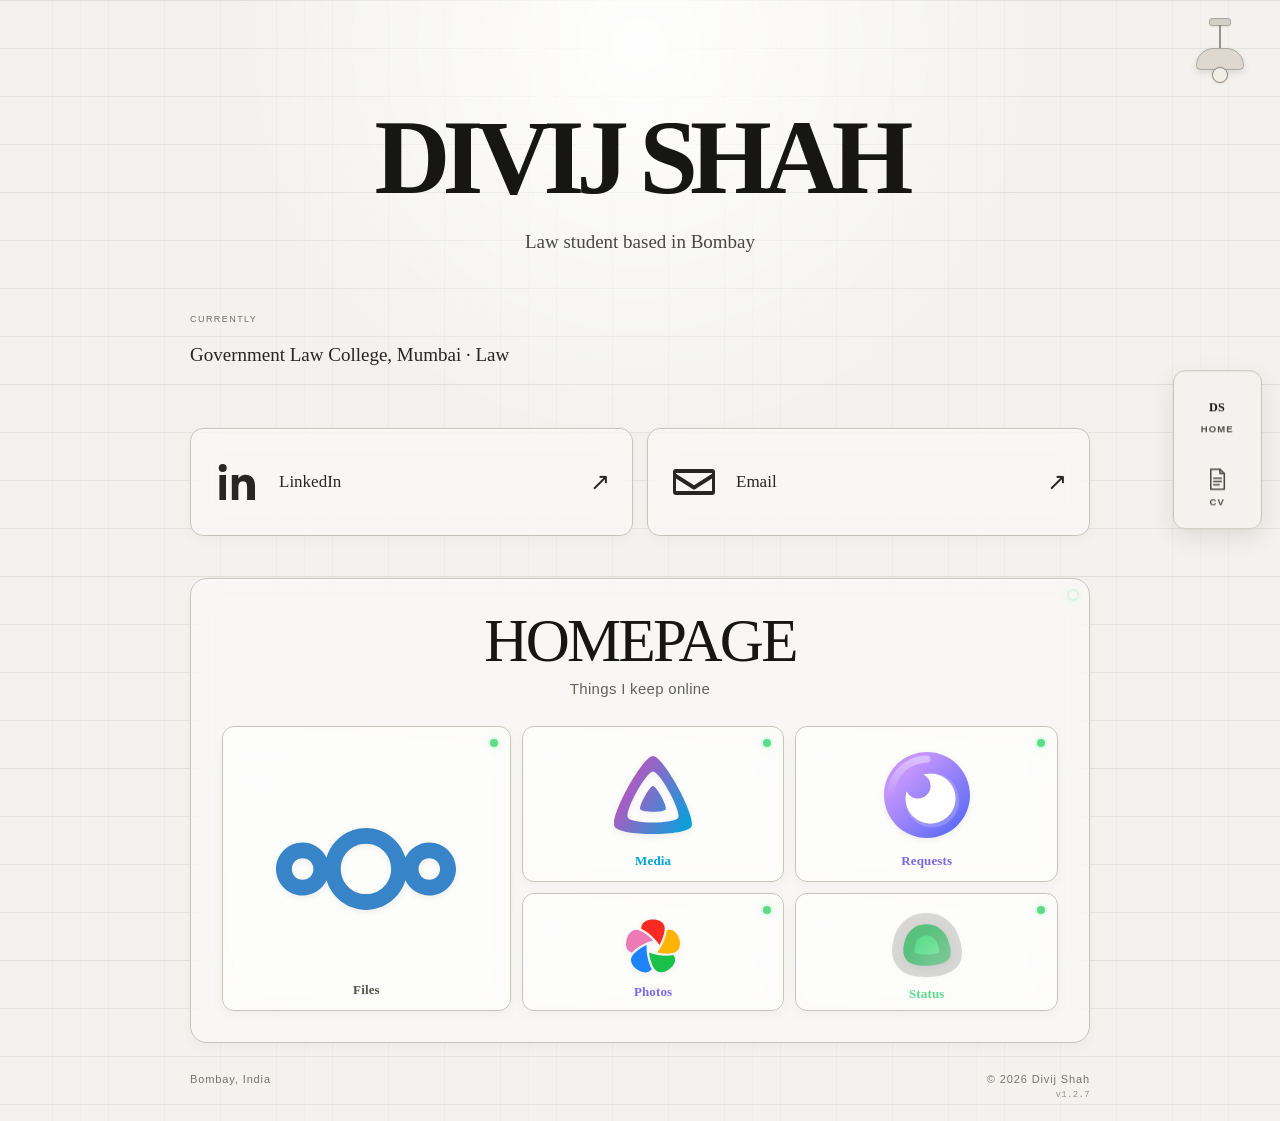
==== commit b6ec56cb: "Bump main site version to v1.2.7" ====
--- a/index.html
+++ b/index.html
@@ -22,7 +22,7 @@
   <meta name="theme-color" content="#f3f2ee">
   <link rel="canonical" href="https://divijshah.in/">
   <meta name="color-scheme" content="light dark">
-  <link id="favicon" rel="icon" href="assets/favicon-light.svg?v=v1.2.6" data-light-src="assets/favicon-light.svg?v=v1.2.6" data-dark-src="assets/favicon-dark.svg?v=v1.2.6" type="image/svg+xml">
+  <link id="favicon" rel="icon" href="assets/favicon-light.svg?v=v1.2.7" data-light-src="assets/favicon-light.svg?v=v1.2.7" data-dark-src="assets/favicon-dark.svg?v=v1.2.7" type="image/svg+xml">
   <title>Divij Shah</title>
   <script type="application/ld+json">
   {
@@ -121,7 +121,7 @@
       <span>Bombay, India</span>
       <span class="footer-meta">
         <span>© 2026 Divij Shah</span>
-        <span class="version">v1.2.6</span>
+        <span class="version">v1.2.7</span>
       </span>
     </footer>
 
--- a/style.css
+++ b/style.css
@@ -177,7 +177,6 @@
   transition: transform 220ms cubic-bezier(0.22, 0.8, 0.3, 1), box-shadow 220ms ease, border-color 220ms ease, background 220ms ease;
 }
 
-.social-card::after,
 .home-card::after,
 .home-item::before {
   content: "";
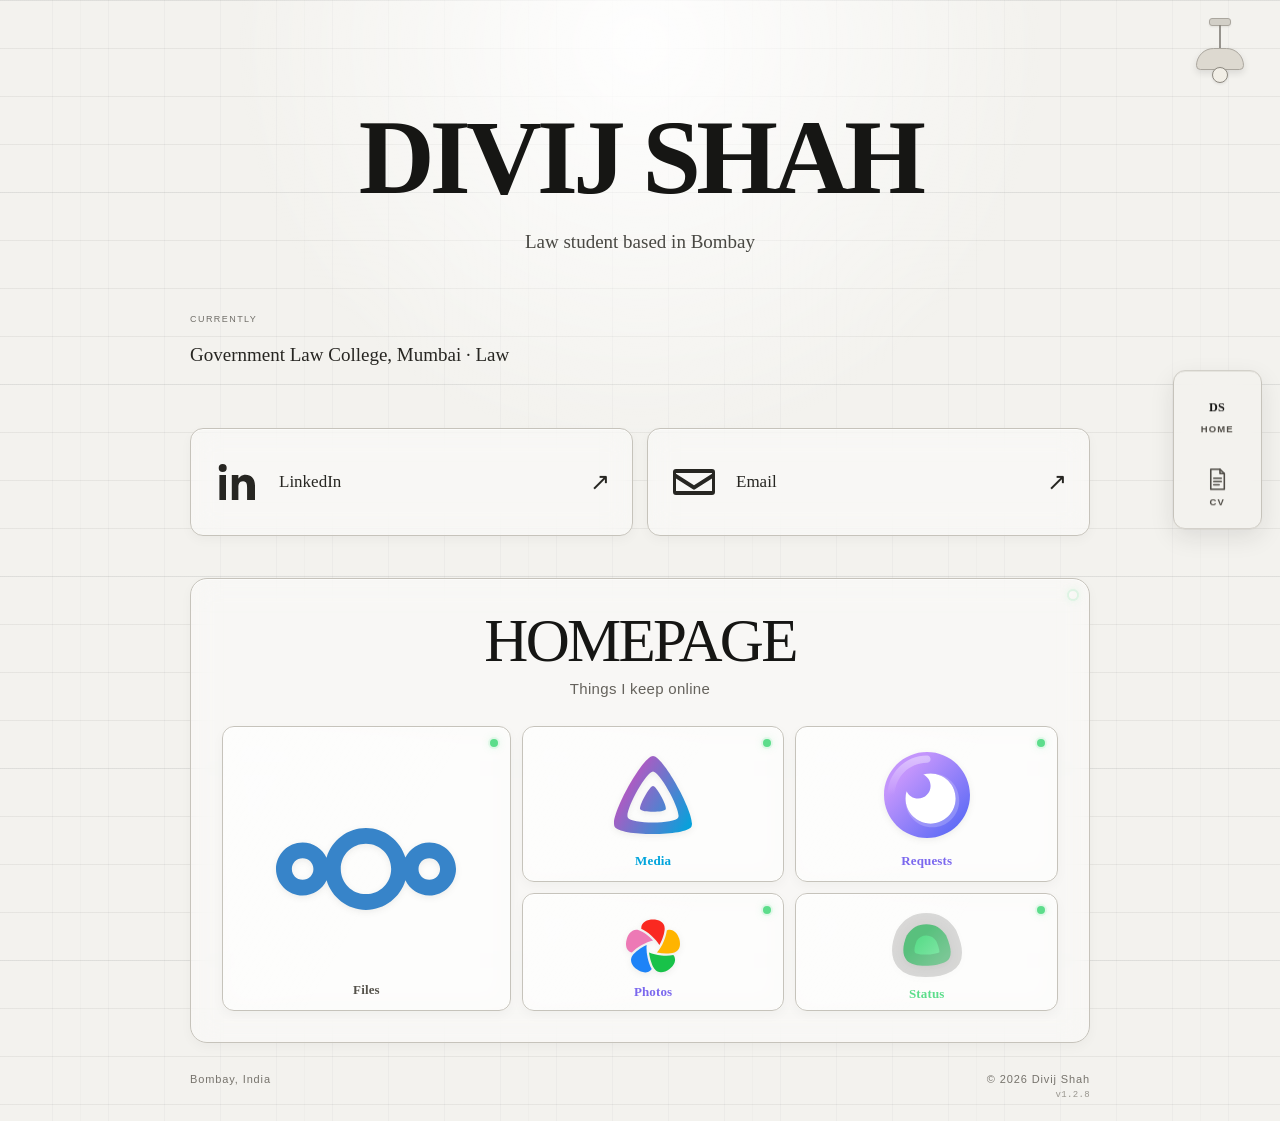
==== commit a28b767a: "Bump version after title typography refinement" ====
--- a/index.html
+++ b/index.html
@@ -22,7 +22,7 @@
   <meta name="theme-color" content="#f3f2ee">
   <link rel="canonical" href="https://divijshah.in/">
   <meta name="color-scheme" content="light dark">
-  <link id="favicon" rel="icon" href="assets/favicon-light.svg?v=v1.2.7" data-light-src="assets/favicon-light.svg?v=v1.2.7" data-dark-src="assets/favicon-dark.svg?v=v1.2.7" type="image/svg+xml">
+  <link id="favicon" rel="icon" href="assets/favicon-light.svg?v=v1.2.8" data-light-src="assets/favicon-light.svg?v=v1.2.8" data-dark-src="assets/favicon-dark.svg?v=v1.2.8" type="image/svg+xml">
   <title>Divij Shah</title>
   <script type="application/ld+json">
   {
@@ -121,7 +121,7 @@
       <span>Bombay, India</span>
       <span class="footer-meta">
         <span>© 2026 Divij Shah</span>
-        <span class="version">v1.2.7</span>
+        <span class="version">v1.2.8</span>
       </span>
     </footer>
 
--- a/style.css
+++ b/style.css
@@ -46,7 +46,7 @@
   color: #161614;
   font-size: clamp(54px, 9.75vw, 105px);
   line-height: 0.84;
-  letter-spacing: -0.075em;
+  letter-spacing: -0.045em;
   font-weight: 600;
 }
 
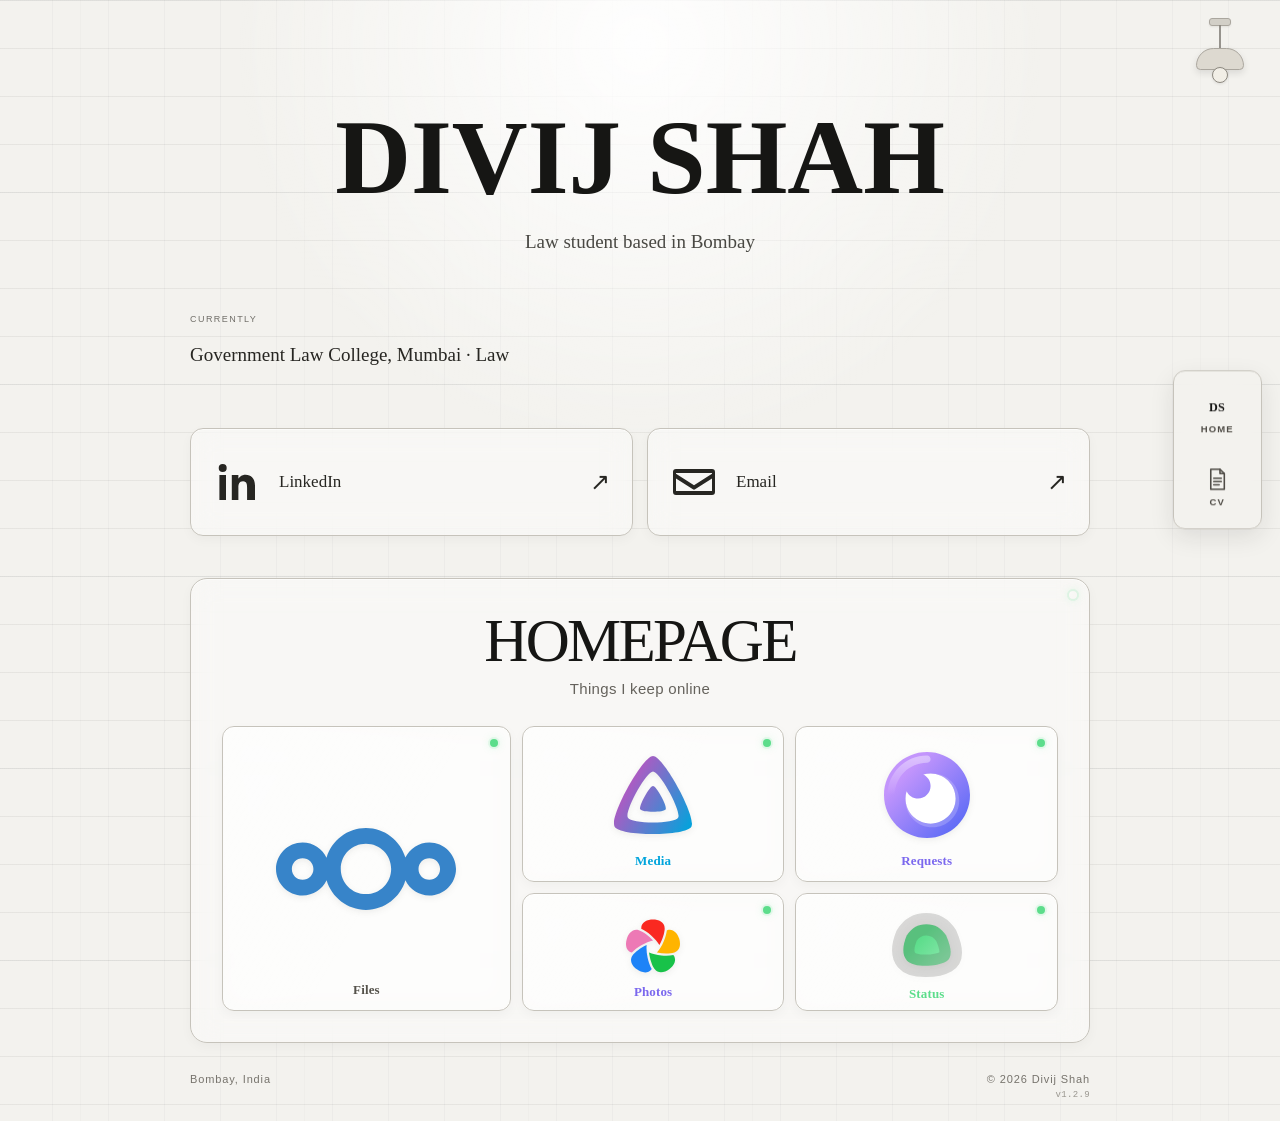
==== commit 7c635e3a: "Bump main site version for title spacing refinement" ====
--- a/index.html
+++ b/index.html
@@ -22,7 +22,7 @@
   <meta name="theme-color" content="#f3f2ee">
   <link rel="canonical" href="https://divijshah.in/">
   <meta name="color-scheme" content="light dark">
-  <link id="favicon" rel="icon" href="assets/favicon-light.svg?v=v1.2.8" data-light-src="assets/favicon-light.svg?v=v1.2.8" data-dark-src="assets/favicon-dark.svg?v=v1.2.8" type="image/svg+xml">
+  <link id="favicon" rel="icon" href="assets/favicon-light.svg?v=v1.2.9" data-light-src="assets/favicon-light.svg?v=v1.2.9" data-dark-src="assets/favicon-dark.svg?v=v1.2.9" type="image/svg+xml">
   <title>Divij Shah</title>
   <script type="application/ld+json">
   {
@@ -121,7 +121,7 @@
       <span>Bombay, India</span>
       <span class="footer-meta">
         <span>© 2026 Divij Shah</span>
-        <span class="version">v1.2.8</span>
+        <span class="version">v1.2.9</span>
       </span>
     </footer>
 
--- a/style.css
+++ b/style.css
@@ -46,7 +46,7 @@
   color: #161614;
   font-size: clamp(54px, 9.75vw, 105px);
   line-height: 0.84;
-  letter-spacing: -0.045em;
+  letter-spacing: 0;
   font-weight: 600;
 }
 
